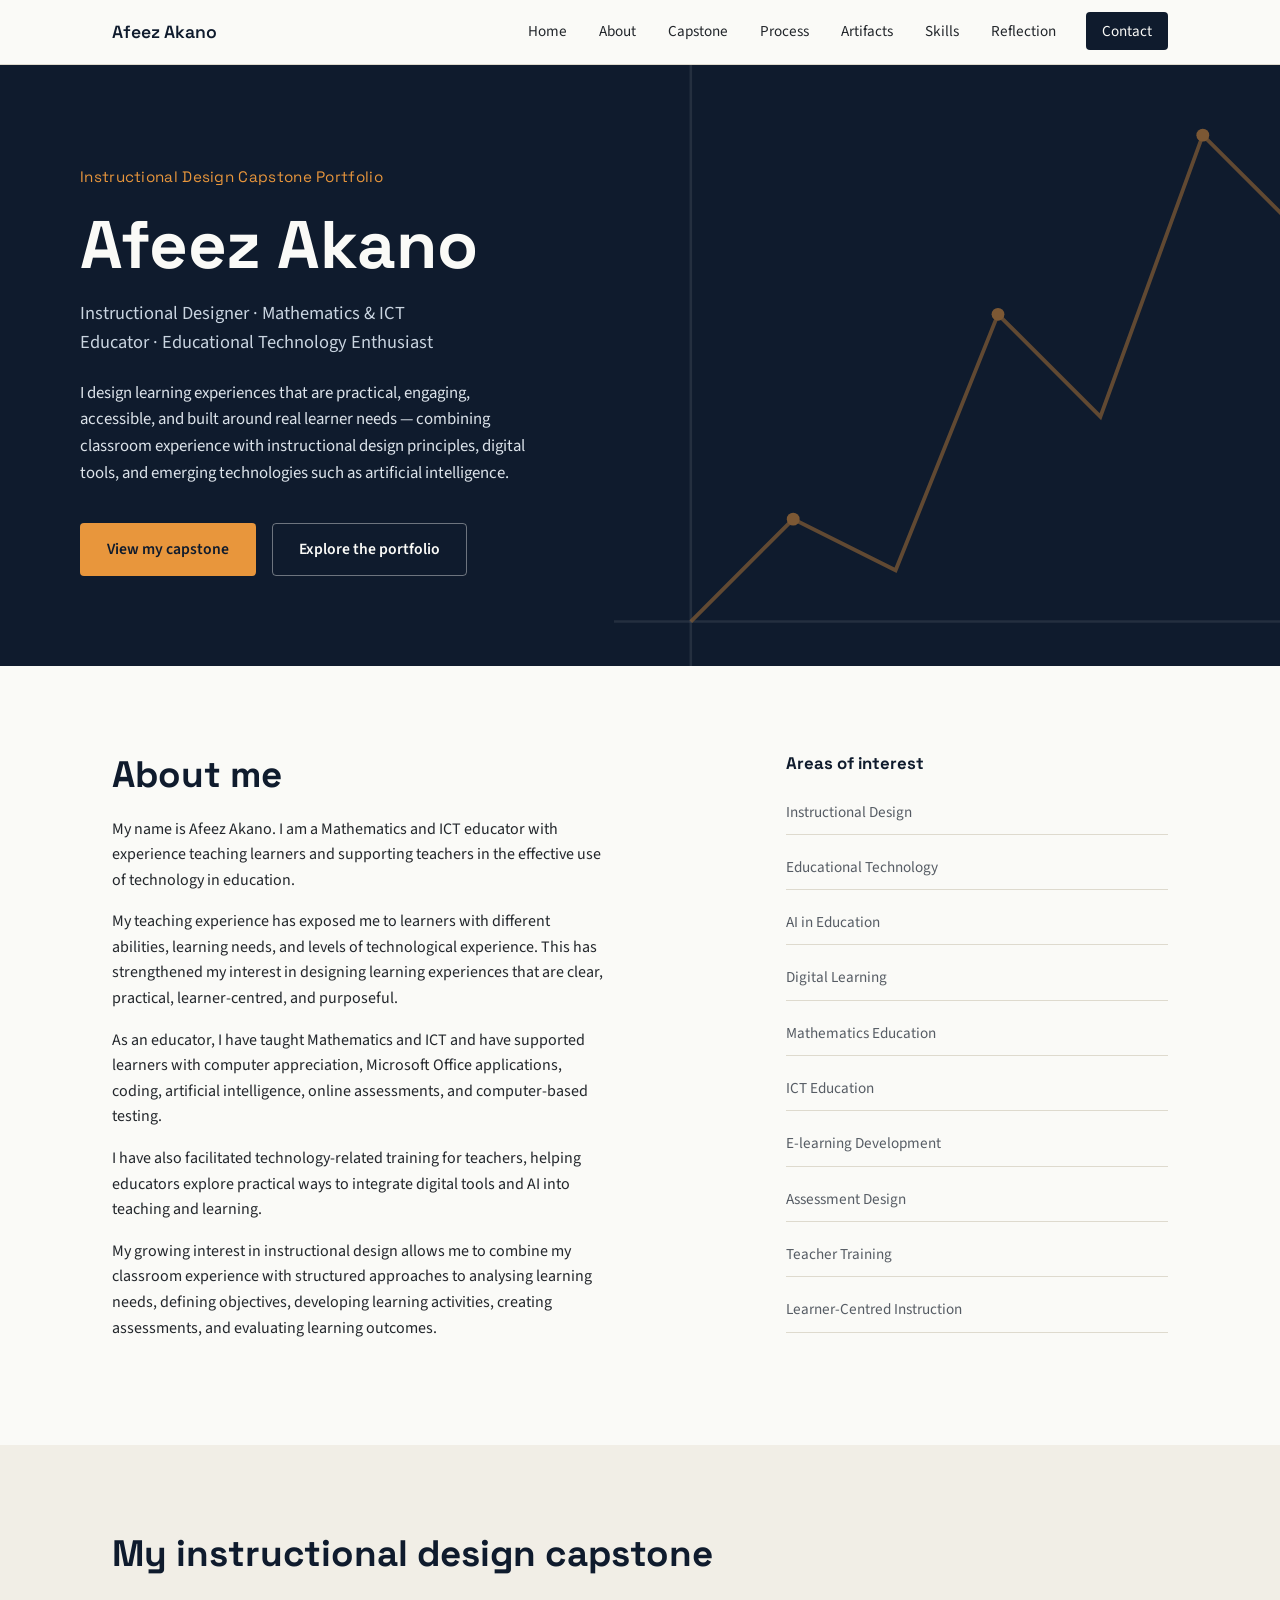
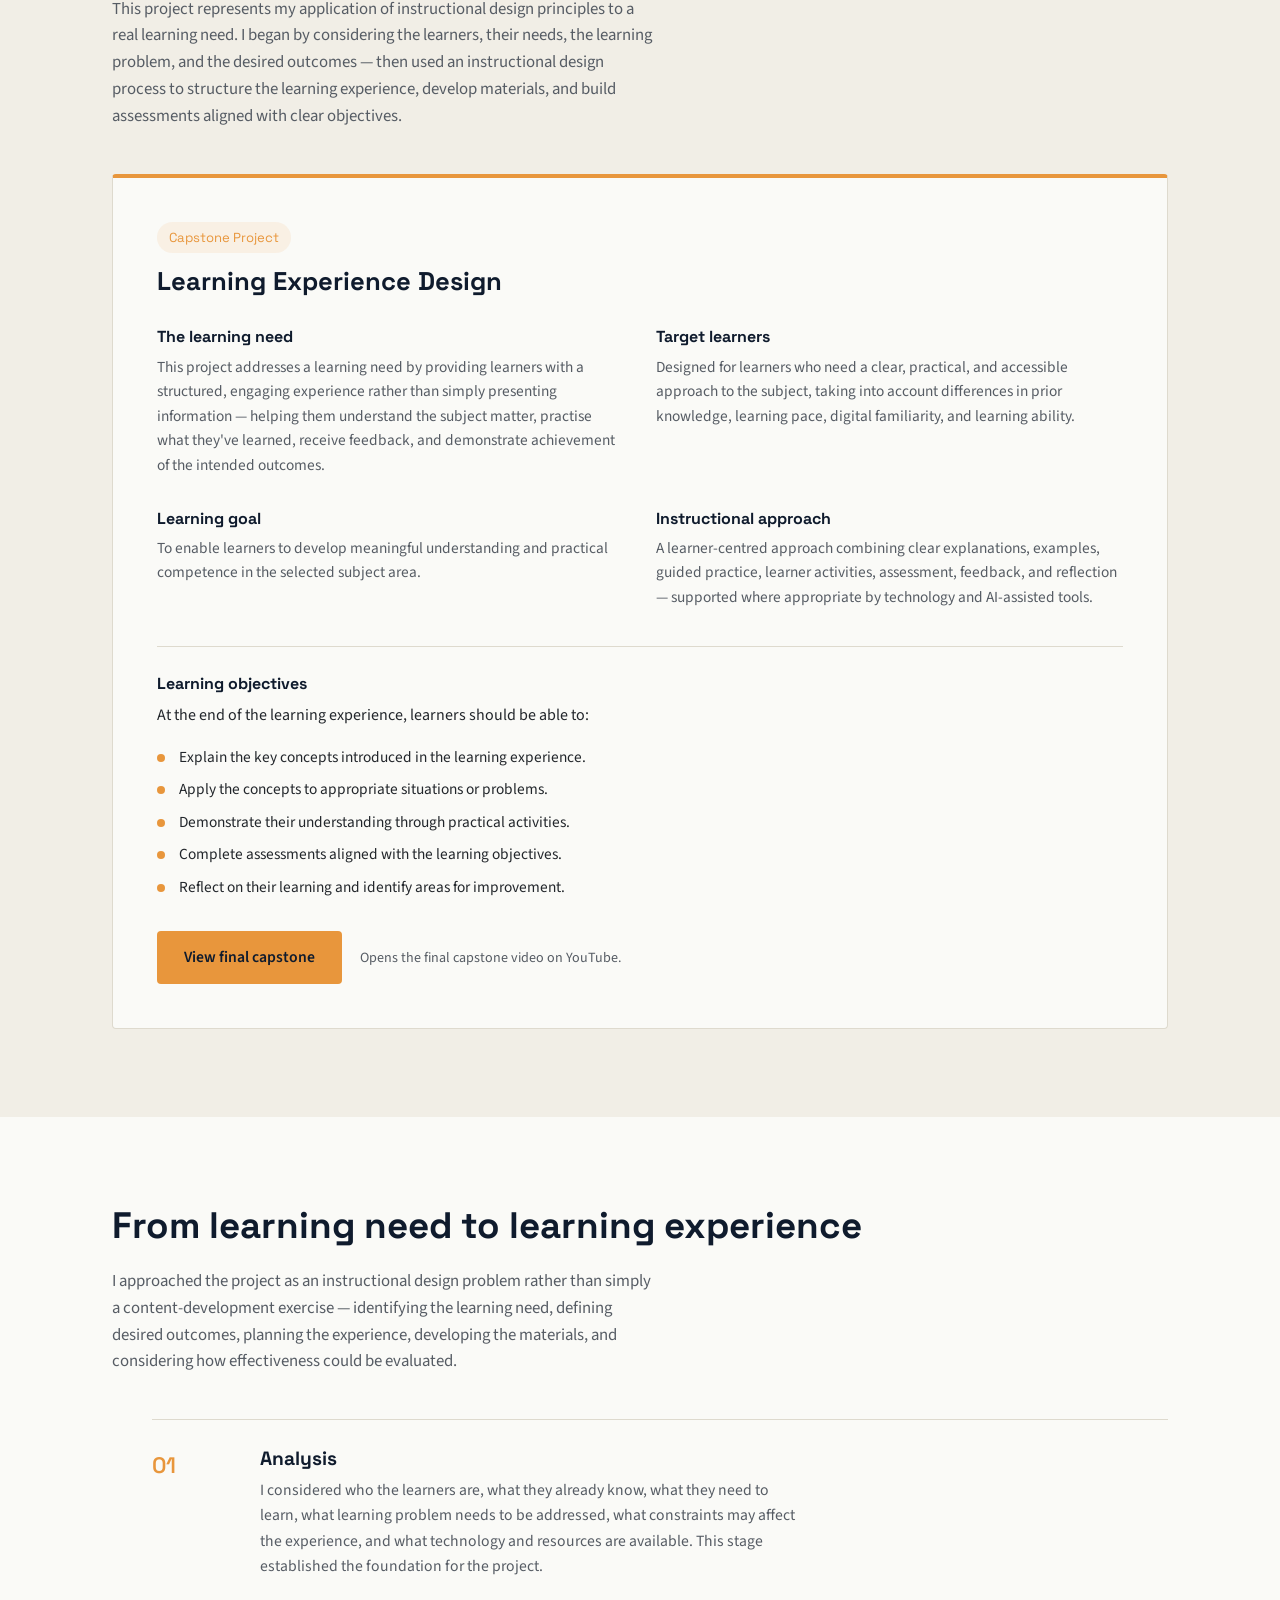
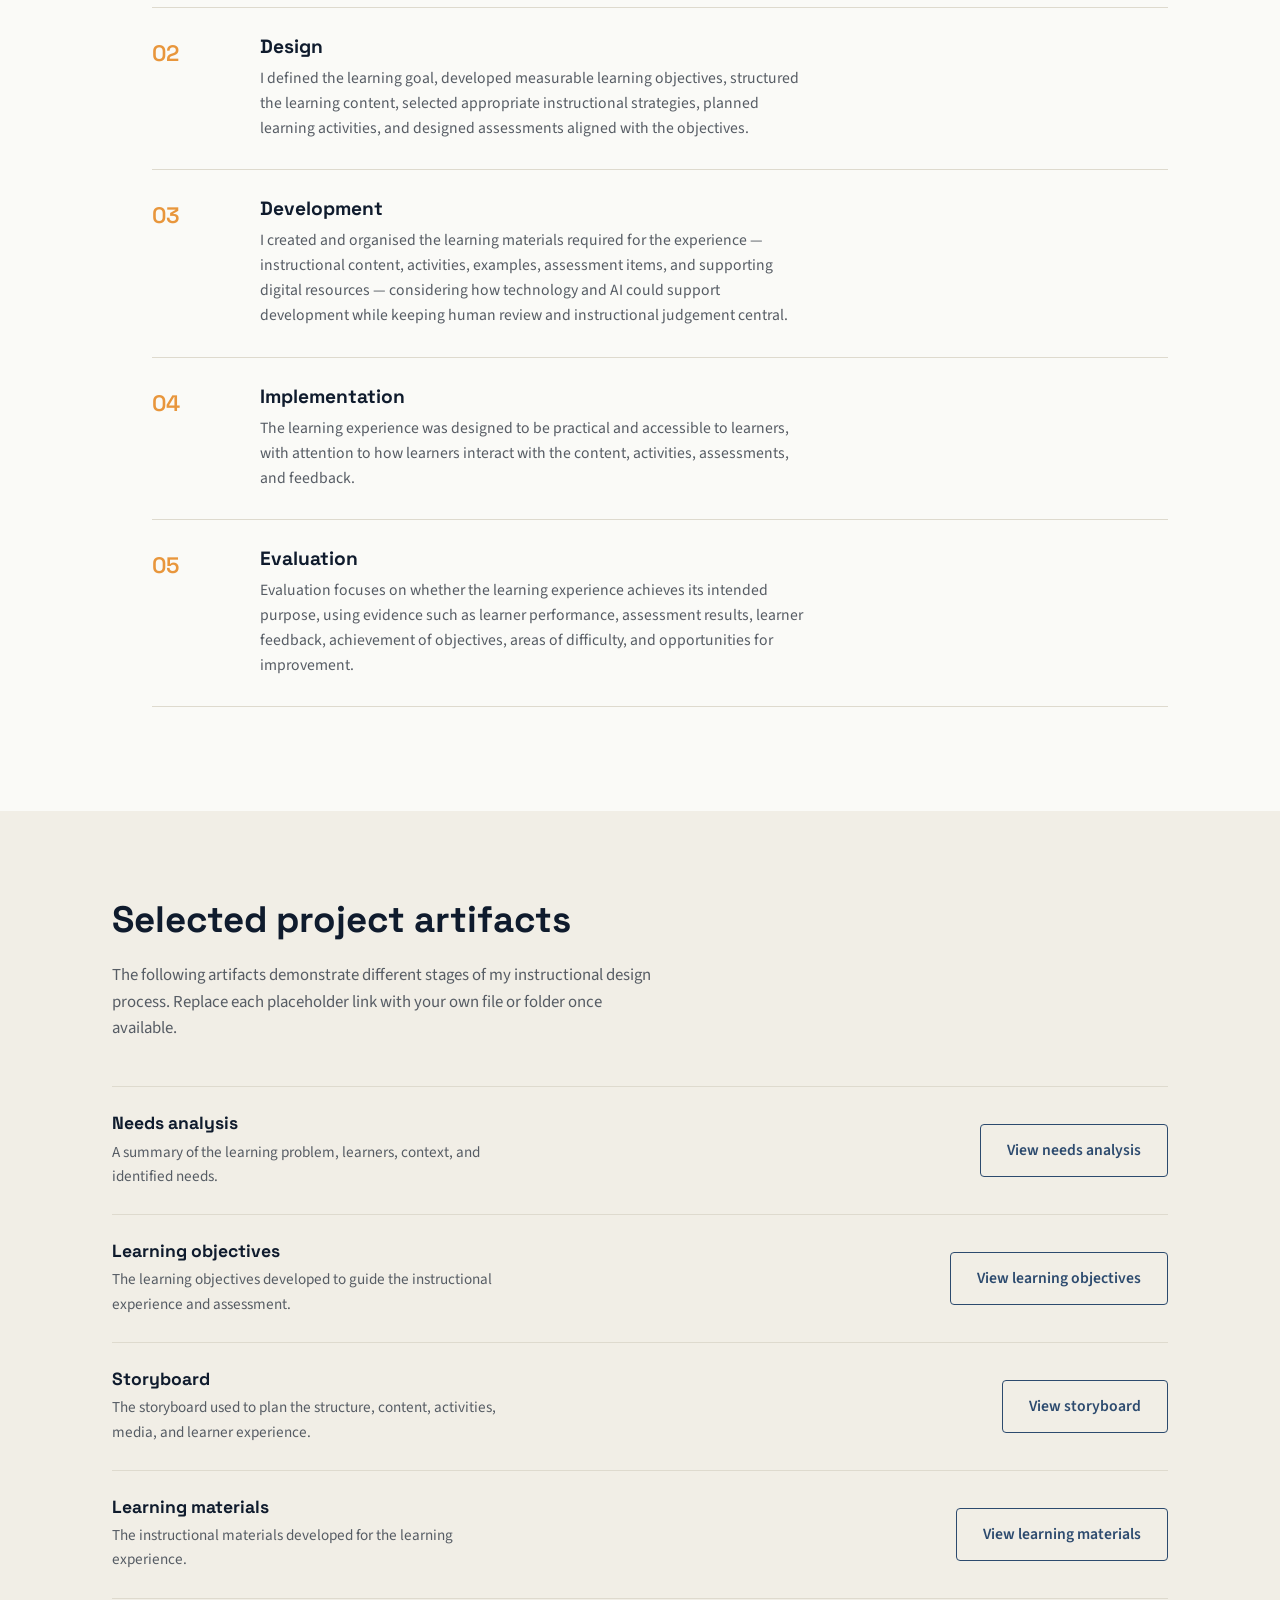
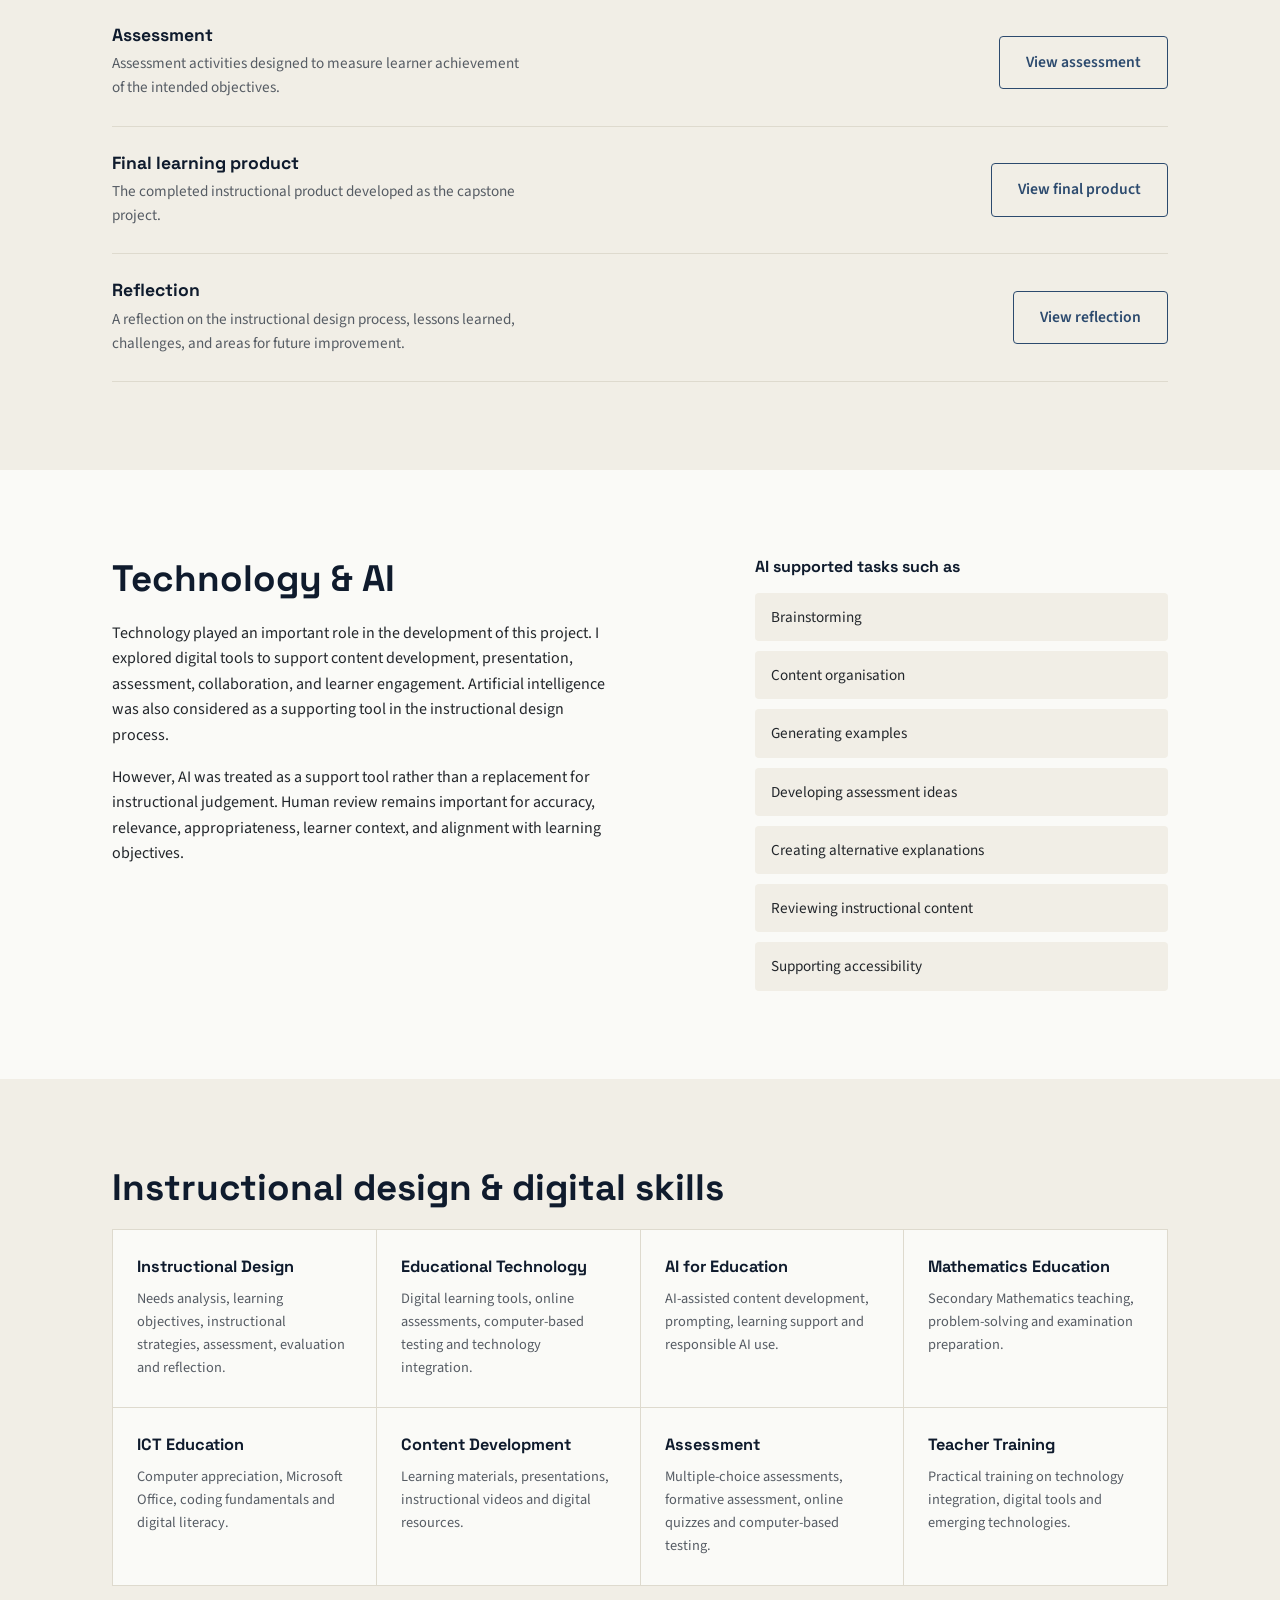
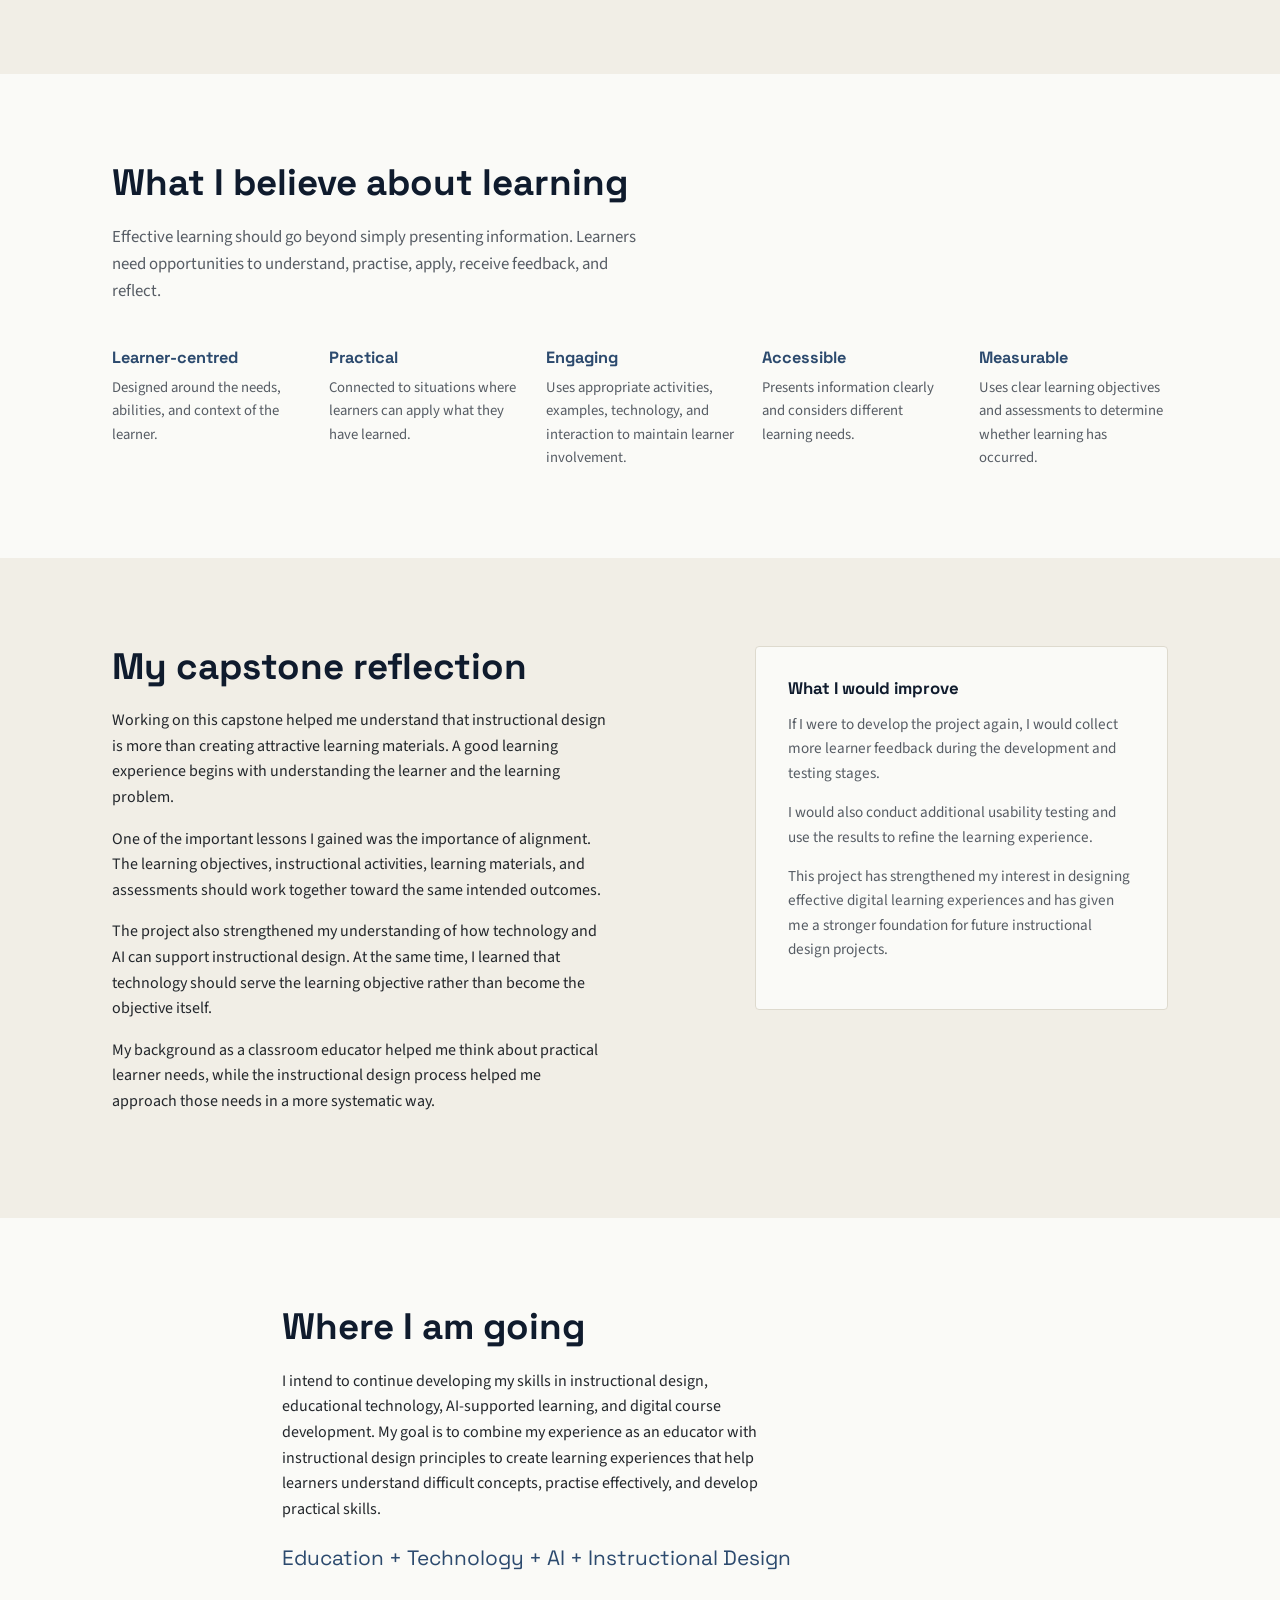
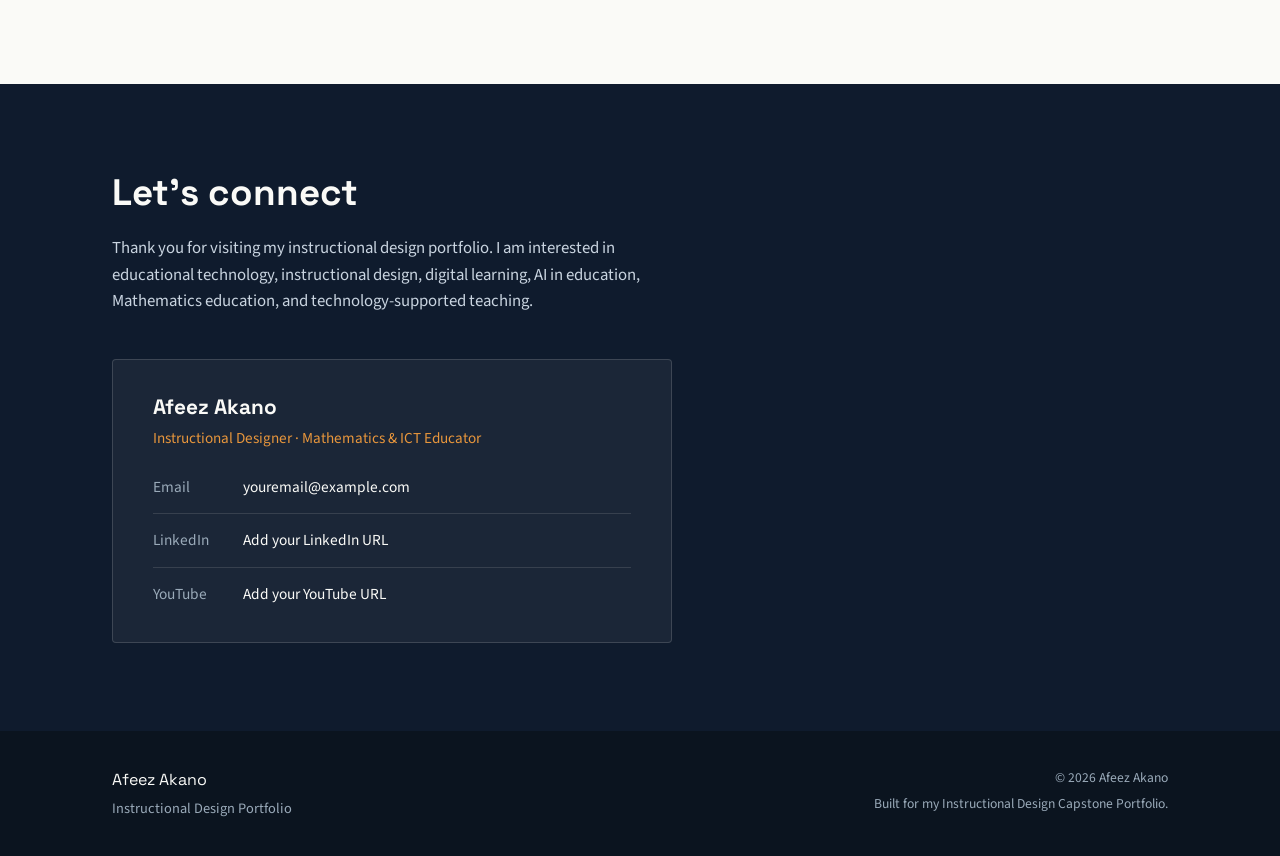
==== index.html @ c8ddcc15 "Add files via upload" ====
<!DOCTYPE html>
<html lang="en">
<head>
<meta charset="UTF-8">
<meta name="viewport" content="width=device-width, initial-scale=1.0">
<title>Afeez Akano — Instructional Design Portfolio</title>
<meta name="description" content="Instructional Design portfolio of Afeez Akano — Mathematics & ICT Educator exploring learning design, educational technology, and AI-supported learning.">

<link rel="preconnect" href="https://fonts.googleapis.com">
<link rel="preconnect" href="https://fonts.gstatic.com" crossorigin>
<link href="https://fonts.googleapis.com/css2?family=Space+Grotesk:wght@400;500;600;700&family=Source+Sans+3:wght@400;500;600;700&display=swap" rel="stylesheet">

<link rel="stylesheet" href="style.css">
<link rel="icon" href="data:image/svg+xml,<svg xmlns=%22http://www.w3.org/2000/svg%22 viewBox=%220 0 100 100%22><text y=%22.9em%22 font-size=%2290%22>📐</text></svg>">
</head>
<body>

<!-- ============ NAVIGATION ============ -->
<header class="site-header" id="top">
  <nav class="nav-bar" aria-label="Primary">
    <a href="#top" class="nav-brand">Afeez Akano</a>
    <button class="nav-toggle" id="navToggle" aria-expanded="false" aria-controls="navMenu" aria-label="Toggle navigation menu">
      <span></span><span></span><span></span>
    </button>
    <ul class="nav-menu" id="navMenu">
      <li><a href="#top">Home</a></li>
      <li><a href="#about">About</a></li>
      <li><a href="#capstone">Capstone</a></li>
      <li><a href="#process">Process</a></li>
      <li><a href="#artifacts">Artifacts</a></li>
      <li><a href="#skills">Skills</a></li>
      <li><a href="#reflection">Reflection</a></li>
      <li><a href="#contact" class="nav-cta">Contact</a></li>
    </ul>
  </nav>
</header>

<main>

  <!-- ============ 1. HOME / HERO ============ -->
  <section class="hero" id="home">
    <div class="hero-grid-motif" aria-hidden="true">
      <svg viewBox="0 0 600 600" preserveAspectRatio="xMidYMid slice">
        <line x1="0" y1="500" x2="600" y2="500" class="axis-line"/>
        <line x1="60" y1="0" x2="60" y2="600" class="axis-line"/>
        <polyline points="60,500 140,420 220,460 300,260 380,340 460,120 540,200" class="plot-line"/>
        <circle cx="140" cy="420" r="5" class="plot-dot"/>
        <circle cx="300" cy="260" r="5" class="plot-dot"/>
        <circle cx="460" cy="120" r="5" class="plot-dot"/>
      </svg>
    </div>
    <div class="hero-inner">
      <p class="hero-kicker">Instructional Design Capstone Portfolio</p>
      <h1 class="hero-heading">Afeez Akano</h1>
      <p class="hero-subtitle">Instructional Designer&nbsp;·&nbsp;Mathematics &amp; ICT Educator&nbsp;·&nbsp;Educational Technology Enthusiast</p>
      <p class="hero-intro">
        I design learning experiences that are practical, engaging, accessible, and built around real learner needs —
        combining classroom experience with instructional design principles, digital tools, and emerging technologies
        such as artificial intelligence.
      </p>
      <div class="hero-actions">
        <a href="#capstone" class="btn btn-primary">View my capstone</a>
        <a href="#artifacts" class="btn btn-secondary">Explore the portfolio</a>
      </div>
    </div>
  </section>

  <!-- ============ 2. ABOUT ============ -->
  <section class="section" id="about">
    <div class="section-inner about-layout">
      <div class="about-text">
        <h2 class="section-heading">About me</h2>
        <p>
          My name is Afeez Akano. I am a Mathematics and ICT educator with experience teaching learners and
          supporting teachers in the effective use of technology in education.
        </p>
        <p>
          My teaching experience has exposed me to learners with different abilities, learning needs, and levels of
          technological experience. This has strengthened my interest in designing learning experiences that are
          clear, practical, learner-centred, and purposeful.
        </p>
        <p>
          As an educator, I have taught Mathematics and ICT and have supported learners with computer appreciation,
          Microsoft Office applications, coding, artificial intelligence, online assessments, and computer-based
          testing.
        </p>
        <p>
          I have also facilitated technology-related training for teachers, helping educators explore practical ways
          to integrate digital tools and AI into teaching and learning.
        </p>
        <p>
          My growing interest in instructional design allows me to combine my classroom experience with structured
          approaches to analysing learning needs, defining objectives, developing learning activities, creating
          assessments, and evaluating learning outcomes.
        </p>
      </div>
      <div class="about-interests">
        <h3 class="interests-heading">Areas of interest</h3>
        <ul class="interests-list">
          <li>Instructional Design</li>
          <li>Educational Technology</li>
          <li>AI in Education</li>
          <li>Digital Learning</li>
          <li>Mathematics Education</li>
          <li>ICT Education</li>
          <li>E-learning Development</li>
          <li>Assessment Design</li>
          <li>Teacher Training</li>
          <li>Learner-Centred Instruction</li>
        </ul>
      </div>
    </div>
  </section>

  <!-- ============ 3. CAPSTONE ============ -->
  <section class="section section-alt" id="capstone">
    <div class="section-inner">
      <h2 class="section-heading">My instructional design capstone</h2>
      <p class="section-lede">
        This project represents my application of instructional design principles to a real learning need. I began
        by considering the learners, their needs, the learning problem, and the desired outcomes — then used an
        instructional design process to structure the learning experience, develop materials, and build assessments
        aligned with clear objectives.
      </p>

      <div class="capstone-card">
        <div class="capstone-card-header">
          <span class="capstone-label">Capstone Project</span>
          <h3>Learning Experience Design</h3>
        </div>

        <div class="capstone-grid">
          <div class="capstone-block">
            <h4>The learning need</h4>
            <p>
              This project addresses a learning need by providing learners with a structured, engaging experience
              rather than simply presenting information — helping them understand the subject matter, practise what
              they've learned, receive feedback, and demonstrate achievement of the intended outcomes.
            </p>
          </div>
          <div class="capstone-block">
            <h4>Target learners</h4>
            <p>
              Designed for learners who need a clear, practical, and accessible approach to the subject, taking into
              account differences in prior knowledge, learning pace, digital familiarity, and learning ability.
            </p>
          </div>
          <div class="capstone-block">
            <h4>Learning goal</h4>
            <p>
              To enable learners to develop meaningful understanding and practical competence in the selected
              subject area.
            </p>
          </div>
          <div class="capstone-block">
            <h4>Instructional approach</h4>
            <p>
              A learner-centred approach combining clear explanations, examples, guided practice, learner
              activities, assessment, feedback, and reflection — supported where appropriate by technology and
              AI-assisted tools.
            </p>
          </div>
        </div>

        <div class="capstone-objectives">
          <h4>Learning objectives</h4>
          <p>At the end of the learning experience, learners should be able to:</p>
          <ul>
            <li>Explain the key concepts introduced in the learning experience.</li>
            <li>Apply the concepts to appropriate situations or problems.</li>
            <li>Demonstrate their understanding through practical activities.</li>
            <li>Complete assessments aligned with the learning objectives.</li>
            <li>Reflect on their learning and identify areas for improvement.</li>
          </ul>
        </div>

        <div class="capstone-cta">
          <a href="https://www.youtube.com/" id="capstoneLink" class="btn btn-primary" target="_blank" rel="noopener">
            View final capstone
          </a>
          <p class="capstone-note">Opens the final capstone video on YouTube.</p>
        </div>
      </div>
    </div>
  </section>

  <!-- ============ 4. PROCESS ============ -->
  <section class="section" id="process">
    <div class="section-inner">
      <h2 class="section-heading">From learning need to learning experience</h2>
      <p class="section-lede">
        I approached the project as an instructional design problem rather than simply a content-development
        exercise — identifying the learning need, defining desired outcomes, planning the experience, developing the
        materials, and considering how effectiveness could be evaluated.
      </p>

      <ol class="timeline">
        <li class="timeline-item">
          <div class="timeline-marker">01</div>
          <div class="timeline-content">
            <h3>Analysis</h3>
            <p>I considered who the learners are, what they already know, what they need to learn, what learning problem needs to be addressed, what constraints may affect the experience, and what technology and resources are available. This stage established the foundation for the project.</p>
          </div>
        </li>
        <li class="timeline-item">
          <div class="timeline-marker">02</div>
          <div class="timeline-content">
            <h3>Design</h3>
            <p>I defined the learning goal, developed measurable learning objectives, structured the learning content, selected appropriate instructional strategies, planned learning activities, and designed assessments aligned with the objectives.</p>
          </div>
        </li>
        <li class="timeline-item">
          <div class="timeline-marker">03</div>
          <div class="timeline-content">
            <h3>Development</h3>
            <p>I created and organised the learning materials required for the experience — instructional content, activities, examples, assessment items, and supporting digital resources — considering how technology and AI could support development while keeping human review and instructional judgement central.</p>
          </div>
        </li>
        <li class="timeline-item">
          <div class="timeline-marker">04</div>
          <div class="timeline-content">
            <h3>Implementation</h3>
            <p>The learning experience was designed to be practical and accessible to learners, with attention to how learners interact with the content, activities, assessments, and feedback.</p>
          </div>
        </li>
        <li class="timeline-item">
          <div class="timeline-marker">05</div>
          <div class="timeline-content">
            <h3>Evaluation</h3>
            <p>Evaluation focuses on whether the learning experience achieves its intended purpose, using evidence such as learner performance, assessment results, learner feedback, achievement of objectives, areas of difficulty, and opportunities for improvement.</p>
          </div>
        </li>
      </ol>
    </div>
  </section>

  <!-- ============ 5. ARTIFACTS ============ -->
  <section class="section section-alt" id="artifacts">
    <div class="section-inner">
      <h2 class="section-heading">Selected project artifacts</h2>
      <p class="section-lede">The following artifacts demonstrate different stages of my instructional design process. Replace each placeholder link with your own file or folder once available.</p>

      <div class="artifact-list">

        <div class="artifact-row">
          <div class="artifact-text">
            <h3>Needs analysis</h3>
            <p>A summary of the learning problem, learners, context, and identified needs.</p>
          </div>
          <a href="needs-analysis.html" class="btn btn-outline artifact-link">View needs analysis</a>
        </div>

        <div class="artifact-row">
          <div class="artifact-text">
            <h3>Learning objectives</h3>
            <p>The learning objectives developed to guide the instructional experience and assessment.</p>
          </div>
          <a href="learning-objectives.html" class="btn btn-outline artifact-link">View learning objectives</a>
        </div>

        <div class="artifact-row">
          <div class="artifact-text">
            <h3>Storyboard</h3>
            <p>The storyboard used to plan the structure, content, activities, media, and learner experience.</p>
          </div>
          <a href="storyboard.html" class="btn btn-outline artifact-link">View storyboard</a>
        </div>

        <div class="artifact-row">
          <div class="artifact-text">
            <h3>Learning materials</h3>
            <p>The instructional materials developed for the learning experience.</p>
          </div>
          <a href="learning-materials.html" class="btn btn-outline artifact-link">View learning materials</a>
        </div>

        <div class="artifact-row">
          <div class="artifact-text">
            <h3>Assessment</h3>
            <p>Assessment activities designed to measure learner achievement of the intended objectives.</p>
          </div>
          <a href="assessment.html" class="btn btn-outline artifact-link">View assessment</a>
        </div>

        <div class="artifact-row">
          <div class="artifact-text">
            <h3>Final learning product</h3>
            <p>The completed instructional product developed as the capstone project.</p>
          </div>
          <a href="https://youtu.be/CUmscNWUGhw" class="btn btn-outline artifact-link" target="_blank" rel="noopener">View final product</a>
        </div>

        <div class="artifact-row">
          <div class="artifact-text">
            <h3>Reflection</h3>
            <p>A reflection on the instructional design process, lessons learned, challenges, and areas for future improvement.</p>
          </div>
          <a href="#reflection" class="btn btn-outline artifact-link">View reflection</a>
        </div>

      </div>
    </div>
  </section>

  <!-- ============ 6. TECHNOLOGY & AI ============ -->
  <section class="section" id="technology">
    <div class="section-inner tech-layout">
      <div>
        <h2 class="section-heading">Technology &amp; AI</h2>
        <p>
          Technology played an important role in the development of this project. I explored digital tools to
          support content development, presentation, assessment, collaboration, and learner engagement. Artificial
          intelligence was also considered as a supporting tool in the instructional design process.
        </p>
        <p>
          However, AI was treated as a support tool rather than a replacement for instructional judgement. Human
          review remains important for accuracy, relevance, appropriateness, learner context, and alignment with
          learning objectives.
        </p>
      </div>
      <div class="tech-list-wrap">
        <h3>AI supported tasks such as</h3>
        <ul class="tech-list">
          <li>Brainstorming</li>
          <li>Content organisation</li>
          <li>Generating examples</li>
          <li>Developing assessment ideas</li>
          <li>Creating alternative explanations</li>
          <li>Reviewing instructional content</li>
          <li>Supporting accessibility</li>
        </ul>
      </div>
    </div>
  </section>

  <!-- ============ 7. SKILLS ============ -->
  <section class="section section-alt" id="skills">
    <div class="section-inner">
      <h2 class="section-heading">Instructional design &amp; digital skills</h2>
      <div class="skills-grid">
        <div class="skill-card">
          <h3>Instructional Design</h3>
          <p>Needs analysis, learning objectives, instructional strategies, assessment, evaluation and reflection.</p>
        </div>
        <div class="skill-card">
          <h3>Educational Technology</h3>
          <p>Digital learning tools, online assessments, computer-based testing and technology integration.</p>
        </div>
        <div class="skill-card">
          <h3>AI for Education</h3>
          <p>AI-assisted content development, prompting, learning support and responsible AI use.</p>
        </div>
        <div class="skill-card">
          <h3>Mathematics Education</h3>
          <p>Secondary Mathematics teaching, problem-solving and examination preparation.</p>
        </div>
        <div class="skill-card">
          <h3>ICT Education</h3>
          <p>Computer appreciation, Microsoft Office, coding fundamentals and digital literacy.</p>
        </div>
        <div class="skill-card">
          <h3>Content Development</h3>
          <p>Learning materials, presentations, instructional videos and digital resources.</p>
        </div>
        <div class="skill-card">
          <h3>Assessment</h3>
          <p>Multiple-choice assessments, formative assessment, online quizzes and computer-based testing.</p>
        </div>
        <div class="skill-card">
          <h3>Teacher Training</h3>
          <p>Practical training on technology integration, digital tools and emerging technologies.</p>
        </div>
      </div>
    </div>
  </section>

  <!-- ============ 8. APPROACH TO LEARNING ============ -->
  <section class="section" id="approach">
    <div class="section-inner">
      <h2 class="section-heading">What I believe about learning</h2>
      <p class="section-lede">
        Effective learning should go beyond simply presenting information. Learners need opportunities to
        understand, practise, apply, receive feedback, and reflect.
      </p>
      <div class="belief-grid">
        <div class="belief-item">
          <h3>Learner-centred</h3>
          <p>Designed around the needs, abilities, and context of the learner.</p>
        </div>
        <div class="belief-item">
          <h3>Practical</h3>
          <p>Connected to situations where learners can apply what they have learned.</p>
        </div>
        <div class="belief-item">
          <h3>Engaging</h3>
          <p>Uses appropriate activities, examples, technology, and interaction to maintain learner involvement.</p>
        </div>
        <div class="belief-item">
          <h3>Accessible</h3>
          <p>Presents information clearly and considers different learning needs.</p>
        </div>
        <div class="belief-item">
          <h3>Measurable</h3>
          <p>Uses clear learning objectives and assessments to determine whether learning has occurred.</p>
        </div>
      </div>
    </div>
  </section>

  <!-- ============ 9. REFLECTION ============ -->
  <section class="section section-alt" id="reflection">
    <div class="section-inner reflection-layout">
      <div class="reflection-text">
        <h2 class="section-heading">My capstone reflection</h2>
        <p>
          Working on this capstone helped me understand that instructional design is more than creating attractive
          learning materials. A good learning experience begins with understanding the learner and the learning
          problem.
        </p>
        <p>
          One of the important lessons I gained was the importance of alignment. The learning objectives,
          instructional activities, learning materials, and assessments should work together toward the same
          intended outcomes.
        </p>
        <p>
          The project also strengthened my understanding of how technology and AI can support instructional design.
          At the same time, I learned that technology should serve the learning objective rather than become the
          objective itself.
        </p>
        <p>
          My background as a classroom educator helped me think about practical learner needs, while the
          instructional design process helped me approach those needs in a more systematic way.
        </p>
      </div>
      <div class="reflection-improve">
        <h3>What I would improve</h3>
        <p>
          If I were to develop the project again, I would collect more learner feedback during the development and
          testing stages.
        </p>
        <p>
          I would also conduct additional usability testing and use the results to refine the learning experience.
        </p>
        <p>
          This project has strengthened my interest in designing effective digital learning experiences and has
          given me a stronger foundation for future instructional design projects.
        </p>
      </div>
    </div>
  </section>

  <!-- ============ 10. FUTURE GOALS ============ -->
  <section class="section" id="future">
    <div class="section-inner future-layout">
      <h2 class="section-heading">Where I am going</h2>
      <p>
        I intend to continue developing my skills in instructional design, educational technology, AI-supported
        learning, and digital course development. My goal is to combine my experience as an educator with
        instructional design principles to create learning experiences that help learners understand difficult
        concepts, practise effectively, and develop practical skills.
      </p>
      <p class="future-formula">
        Education&nbsp;+&nbsp;Technology&nbsp;+&nbsp;AI&nbsp;+&nbsp;Instructional Design
      </p>
    </div>
  </section>

  <!-- ============ 11. CONTACT ============ -->
  <section class="section section-contact" id="contact">
    <div class="section-inner">
      <h2 class="section-heading">Let's connect</h2>
      <p class="section-lede">
        Thank you for visiting my instructional design portfolio. I am interested in educational technology,
        instructional design, digital learning, AI in education, Mathematics education, and technology-supported
        teaching.
      </p>

      <div class="contact-card">
        <h3>Afeez Akano</h3>
        <p class="contact-role">Instructional Designer&nbsp;·&nbsp;Mathematics &amp; ICT Educator</p>
        <ul class="contact-links">
          <li><span class="contact-label">Email</span> <a href="mailto:youremail@example.com">youremail@example.com</a></li>
          <li><span class="contact-label">LinkedIn</span> <a href="#" target="_blank" rel="noopener">Add your LinkedIn URL</a></li>
          <li><span class="contact-label">YouTube</span> <a href="#" target="_blank" rel="noopener">Add your YouTube URL</a></li>
        </ul>
      </div>
    </div>
  </section>

</main>

<footer class="site-footer">
  <div class="section-inner footer-inner">
    <div>
      <p class="footer-name">Afeez Akano</p>
      <p class="footer-tagline">Instructional Design Portfolio</p>
    </div>
    <div class="footer-meta">
      <p>&copy; 2026 Afeez Akano</p>
      <p>Built for my Instructional Design Capstone Portfolio.</p>
    </div>
  </div>
</footer>

<script src="script.js"></script>
</body>
</html>
---- style.css ----
/* =========================================================
   Afeez Akano — Instructional Design Portfolio
   Token system
   ========================================================= */
:root{
  --navy: #0F1B2D;
  --slate: #2C4A6E;
  --amber: #E8963C;
  --paper: #FAFAF7;
  --paper-alt: #F1EEE6;
  --charcoal: #22262B;
  --charcoal-soft: #565C64;
  --line: #DEDACE;

  --font-display: 'Space Grotesk', sans-serif;
  --font-body: 'Source Sans 3', sans-serif;

  --max-width: 1120px;
  --radius: 4px;
  --transition: 180ms ease;
}

*, *::before, *::after{ box-sizing: border-box; }

html{
  scroll-behavior: smooth;
  scroll-padding-top: 84px;
}

@media (prefers-reduced-motion: reduce){
  html{ scroll-behavior: auto; }
  *, *::before, *::after{ animation-duration: 0.001ms !important; transition-duration: 0.001ms !important; }
}

body{
  margin: 0;
  font-family: var(--font-body);
  color: var(--charcoal);
  background: var(--paper);
  line-height: 1.6;
  -webkit-font-smoothing: antialiased;
}

h1, h2, h3, h4{
  font-family: var(--font-display);
  color: var(--navy);
  line-height: 1.15;
  margin: 0 0 0.5em;
}

p{ margin: 0 0 1em; max-width: 62ch; }
ul{ margin: 0; padding: 0; list-style: none; }
a{ color: inherit; }

.section-inner{
  max-width: var(--max-width);
  margin: 0 auto;
  padding: 0 32px;
}

/* =========================================================
   Navigation
   ========================================================= */
.site-header{
  position: sticky;
  top: 0;
  z-index: 100;
  background: rgba(250, 250, 247, 0.92);
  backdrop-filter: blur(8px);
  border-bottom: 1px solid var(--line);
}

.nav-bar{
  max-width: var(--max-width);
  margin: 0 auto;
  padding: 18px 32px;
  display: flex;
  align-items: center;
  justify-content: space-between;
}

.nav-brand{
  font-family: var(--font-display);
  font-weight: 600;
  font-size: 1.1rem;
  color: var(--navy);
  text-decoration: none;
}

.nav-menu{
  display: flex;
  align-items: center;
  gap: 28px;
}

.nav-menu a{
  text-decoration: none;
  font-size: 0.95rem;
  color: var(--charcoal);
  padding: 6px 2px;
  border-bottom: 2px solid transparent;
  transition: border-color var(--transition), color var(--transition);
}

.nav-menu a:hover,
.nav-menu a:focus-visible{
  color: var(--slate);
  border-bottom-color: var(--amber);
}

.nav-cta{
  background: var(--navy);
  color: var(--paper) !important;
  padding: 8px 16px !important;
  border-radius: var(--radius);
  border-bottom: none !important;
}
.nav-cta:hover{ background: var(--slate); }

.nav-menu a.active{
  color: var(--slate);
  border-bottom-color: var(--amber);
}

.nav-toggle{
  display: none;
  flex-direction: column;
  justify-content: center;
  gap: 5px;
  width: 38px;
  height: 38px;
  background: none;
  border: 1px solid var(--line);
  border-radius: var(--radius);
  cursor: pointer;
}
.nav-toggle span{
  display: block;
  height: 2px;
  width: 18px;
  margin: 0 auto;
  background: var(--navy);
  transition: transform var(--transition), opacity var(--transition);
}
.nav-toggle[aria-expanded="true"] span:nth-child(1){ transform: translateY(7px) rotate(45deg); }
.nav-toggle[aria-expanded="true"] span:nth-child(2){ opacity: 0; }
.nav-toggle[aria-expanded="true"] span:nth-child(3){ transform: translateY(-7px) rotate(-45deg); }

/* =========================================================
   Hero
   ========================================================= */
.hero{
  position: relative;
  padding: 100px 32px 90px;
  overflow: hidden;
  background: var(--navy);
  color: var(--paper);
}

.hero-grid-motif{
  position: absolute;
  top: 0; right: -8%;
  width: 60%;
  height: 100%;
  opacity: 0.5;
  pointer-events: none;
}
.hero-grid-motif svg{ width: 100%; height: 100%; }
.axis-line{ stroke: rgba(250,250,247,0.18); stroke-width: 2; }
.plot-line{ fill: none; stroke: var(--amber); stroke-width: 3; opacity: 0.75; }
.plot-dot{ fill: var(--amber); }

.hero-inner{
  position: relative;
  max-width: var(--max-width);
  margin: 0 auto;
}

.hero-kicker{
  font-family: var(--font-display);
  color: var(--amber);
  font-size: 0.95rem;
  letter-spacing: 0.02em;
  margin-bottom: 18px;
}

.hero-heading{
  font-size: clamp(2.6rem, 6vw, 4.2rem);
  color: var(--paper);
  margin-bottom: 14px;
}

.hero-subtitle{
  font-size: 1.15rem;
  color: #C9D4E0;
  max-width: 46ch;
  margin-bottom: 22px;
}

.hero-intro{
  font-size: 1.05rem;
  color: #DCE3EA;
  max-width: 56ch;
  margin-bottom: 36px;
}

.hero-actions{
  display: flex;
  flex-wrap: wrap;
  gap: 16px;
}

/* =========================================================
   Buttons
   ========================================================= */
.btn{
  display: inline-block;
  font-family: var(--font-body);
  font-weight: 600;
  font-size: 0.98rem;
  text-decoration: none;
  padding: 13px 26px;
  border-radius: var(--radius);
  border: 1px solid transparent;
  transition: background var(--transition), color var(--transition), border-color var(--transition), transform var(--transition);
  cursor: pointer;
}
.btn:active{ transform: translateY(1px); }

.btn-primary{
  background: var(--amber);
  color: var(--navy);
}
.btn-primary:hover{ background: #F3A857; }

.btn-secondary{
  background: transparent;
  color: var(--paper);
  border-color: rgba(250,250,247,0.4);
}
.btn-secondary:hover{ border-color: var(--paper); background: rgba(250,250,247,0.08); }

.btn-outline{
  background: transparent;
  color: var(--slate);
  border-color: var(--slate);
  white-space: nowrap;
}
.btn-outline:hover{ background: var(--slate); color: var(--paper); }

/* =========================================================
   Section shell
   ========================================================= */
.section{ padding: 88px 0; }
.section-alt{ background: var(--paper-alt); }

.section-heading{
  font-size: clamp(1.7rem, 3vw, 2.3rem);
  margin-bottom: 20px;
}

.section-lede{
  font-size: 1.05rem;
  color: var(--charcoal-soft);
  max-width: 68ch;
  margin-bottom: 44px;
}

/* =========================================================
   About
   ========================================================= */
.about-layout{
  display: grid;
  grid-template-columns: 1.6fr 1fr;
  gap: 64px;
  align-items: start;
}

.about-text p{ max-width: 62ch; color: var(--charcoal); }

.interests-heading{
  font-size: 1.05rem;
  margin-bottom: 16px;
}

.interests-list{
  display: flex;
  flex-direction: column;
  gap: 10px;
}
.interests-list li{
  font-size: 0.95rem;
  padding: 10px 0;
  border-bottom: 1px solid var(--line);
  color: var(--charcoal-soft);
}

/* =========================================================
   Capstone
   ========================================================= */
.capstone-card{
  background: var(--paper);
  border: 1px solid var(--line);
  border-top: 4px solid var(--amber);
  border-radius: var(--radius);
  padding: 44px;
}

.capstone-card-header{ margin-bottom: 32px; }

.capstone-label{
  display: inline-block;
  font-family: var(--font-display);
  font-size: 0.82rem;
  color: var(--amber);
  background: rgba(232, 150, 60, 0.1);
  padding: 5px 12px;
  border-radius: 999px;
  margin-bottom: 14px;
}

.capstone-card-header h3{
  font-size: 1.6rem;
  margin: 0;
}

.capstone-grid{
  display: grid;
  grid-template-columns: repeat(2, 1fr);
  gap: 32px;
  margin-bottom: 36px;
}

.capstone-block h4{
  font-size: 1rem;
  margin-bottom: 8px;
}
.capstone-block p{
  font-size: 0.96rem;
  color: var(--charcoal-soft);
  margin: 0;
}

.capstone-objectives{
  border-top: 1px solid var(--line);
  padding-top: 28px;
  margin-bottom: 32px;
}
.capstone-objectives h4{ margin-bottom: 10px; }
.capstone-objectives ul{
  display: flex;
  flex-direction: column;
  gap: 8px;
  margin-top: 14px;
}
.capstone-objectives li{
  position: relative;
  padding-left: 22px;
  font-size: 0.96rem;
  color: var(--charcoal);
}
.capstone-objectives li::before{
  content: "";
  position: absolute;
  left: 0;
  top: 9px;
  width: 8px;
  height: 8px;
  background: var(--amber);
  border-radius: 50%;
}

.capstone-cta{ display: flex; align-items: center; gap: 18px; flex-wrap: wrap; }
.capstone-note{
  margin: 0;
  font-size: 0.88rem;
  color: var(--charcoal-soft);
}

/* =========================================================
   Process timeline
   ========================================================= */
.timeline{
  display: flex;
  flex-direction: column;
  gap: 0;
}

.timeline-item{
  display: grid;
  grid-template-columns: 80px 1fr;
  gap: 28px;
  padding: 28px 0;
  border-top: 1px solid var(--line);
}
.timeline-item:last-child{ border-bottom: 1px solid var(--line); }

.timeline-marker{
  font-family: var(--font-display);
  font-size: 1.4rem;
  font-weight: 600;
  color: var(--amber);
}

.timeline-content h3{ font-size: 1.2rem; margin-bottom: 8px; }
.timeline-content p{
  color: var(--charcoal-soft);
  font-size: 0.98rem;
  max-width: 68ch;
  margin: 0;
}

/* =========================================================
   Artifacts
   ========================================================= */
.artifact-list{
  display: flex;
  flex-direction: column;
}

.artifact-row{
  display: flex;
  align-items: center;
  justify-content: space-between;
  gap: 24px;
  padding: 26px 0;
  border-top: 1px solid var(--line);
  flex-wrap: wrap;
}
.artifact-list .artifact-row:last-child{ border-bottom: 1px solid var(--line); }

.artifact-text h3{ font-size: 1.1rem; margin-bottom: 6px; }
.artifact-text p{
  color: var(--charcoal-soft);
  font-size: 0.95rem;
  margin: 0;
  max-width: 52ch;
}

/* =========================================================
   Technology & AI
   ========================================================= */
.tech-layout{
  display: grid;
  grid-template-columns: 1.4fr 1fr;
  gap: 64px;
  align-items: start;
}

.tech-list-wrap h3{ font-size: 1rem; margin-bottom: 16px; }
.tech-list{ display: flex; flex-direction: column; gap: 10px; }
.tech-list li{
  font-size: 0.95rem;
  padding: 12px 16px;
  background: var(--paper-alt);
  border-radius: var(--radius);
  color: var(--charcoal);
}

/* =========================================================
   Skills grid
   ========================================================= */
.skills-grid{
  display: grid;
  grid-template-columns: repeat(4, 1fr);
  gap: 1px;
  background: var(--line);
  border: 1px solid var(--line);
}

.skill-card{
  background: var(--paper);
  padding: 28px 24px;
}
.skill-card h3{ font-size: 1.02rem; margin-bottom: 10px; }
.skill-card p{
  font-size: 0.9rem;
  color: var(--charcoal-soft);
  margin: 0;
}

/* =========================================================
   Approach / beliefs
   ========================================================= */
.belief-grid{
  display: grid;
  grid-template-columns: repeat(5, 1fr);
  gap: 28px;
}
.belief-item h3{
  font-size: 1.02rem;
  margin-bottom: 8px;
  color: var(--slate);
}
.belief-item p{
  font-size: 0.92rem;
  color: var(--charcoal-soft);
  margin: 0;
}

/* =========================================================
   Reflection
   ========================================================= */
.reflection-layout{
  display: grid;
  grid-template-columns: 1.4fr 1fr;
  gap: 64px;
  align-items: start;
}
.reflection-improve{
  background: var(--paper);
  border: 1px solid var(--line);
  border-radius: var(--radius);
  padding: 32px;
  align-self: start;
}
.reflection-improve h3{ font-size: 1.05rem; margin-bottom: 14px; }
.reflection-improve p{
  font-size: 0.95rem;
  color: var(--charcoal-soft);
}

/* =========================================================
   Future goals
   ========================================================= */
.future-layout{ max-width: 780px; }
.future-formula{
  font-family: var(--font-display);
  font-size: 1.3rem;
  color: var(--slate);
  margin-top: 20px;
}

/* =========================================================
   Contact
   ========================================================= */
.section-contact{ background: var(--navy); color: var(--paper); }
.section-contact .section-heading{ color: var(--paper); }
.section-contact .section-lede{ color: #C9D4E0; }

.contact-card{
  background: rgba(250,250,247,0.05);
  border: 1px solid rgba(250,250,247,0.15);
  border-radius: var(--radius);
  padding: 36px 40px;
  max-width: 560px;
}
.contact-card h3{ color: var(--paper); font-size: 1.3rem; margin-bottom: 6px; }
.contact-role{ color: var(--amber); font-size: 0.95rem; margin-bottom: 24px; }

.contact-links{ display: flex; flex-direction: column; gap: 14px; }
.contact-links li{
  display: flex;
  gap: 14px;
  font-size: 0.96rem;
  border-top: 1px solid rgba(250,250,247,0.12);
  padding-top: 14px;
}
.contact-links li:first-child{ border-top: none; padding-top: 0; }
.contact-label{ color: #9AAAB9; min-width: 76px; }
.contact-links a{ text-decoration: none; color: var(--paper); }
.contact-links a:hover{ color: var(--amber); }

/* =========================================================
   Footer
   ========================================================= */
.site-footer{
  background: #0B141F;
  color: #9AAAB9;
  padding: 36px 0;
}
.footer-inner{
  display: flex;
  justify-content: space-between;
  flex-wrap: wrap;
  gap: 12px;
}
.footer-name{ color: var(--paper); font-family: var(--font-display); margin: 0; }
.footer-tagline{ margin: 4px 0 0; font-size: 0.9rem; }
.footer-meta{ text-align: right; font-size: 0.85rem; }
.footer-meta p{ margin: 0 0 4px; }

/* =========================================================
   Focus visibility
   ========================================================= */
a:focus-visible, button:focus-visible{
  outline: 2px solid var(--amber);
  outline-offset: 2px;
}

/* =========================================================
   Responsive
   ========================================================= */
@media (max-width: 900px){
  .about-layout,
  .tech-layout,
  .reflection-layout{
    grid-template-columns: 1fr;
    gap: 40px;
  }
  .capstone-grid{ grid-template-columns: 1fr; }
  .skills-grid{ grid-template-columns: repeat(2, 1fr); }
  .belief-grid{ grid-template-columns: repeat(2, 1fr); }
}

@media (max-width: 720px){
  .nav-toggle{ display: flex; }

  .nav-menu{
    position: absolute;
    top: 100%;
    left: 0;
    right: 0;
    background: var(--paper);
    border-bottom: 1px solid var(--line);
    flex-direction: column;
    align-items: flex-start;
    gap: 0;
    max-height: 0;
    overflow: hidden;
    transition: max-height var(--transition);
  }
  .nav-menu.open{ max-height: 480px; }
  .nav-menu li{ width: 100%; }
  .nav-menu a{
    display: block;
    padding: 14px 32px;
    border-bottom: 1px solid var(--line);
    width: 100%;
  }
  .nav-cta{ margin: 12px 32px; display: inline-block; }

  .hero{ padding: 70px 24px 60px; }
  .hero-grid-motif{ opacity: 0.25; right: -20%; }

  .section{ padding: 60px 0; }
  .section-inner{ padding: 0 24px; }

  .capstone-card{ padding: 28px; }
  .skills-grid{ grid-template-columns: 1fr; }
  .belief-grid{ grid-template-columns: 1fr; }

  .artifact-row{ align-items: flex-start; }
  .footer-inner{ flex-direction: column; }
  .footer-meta{ text-align: left; }
}
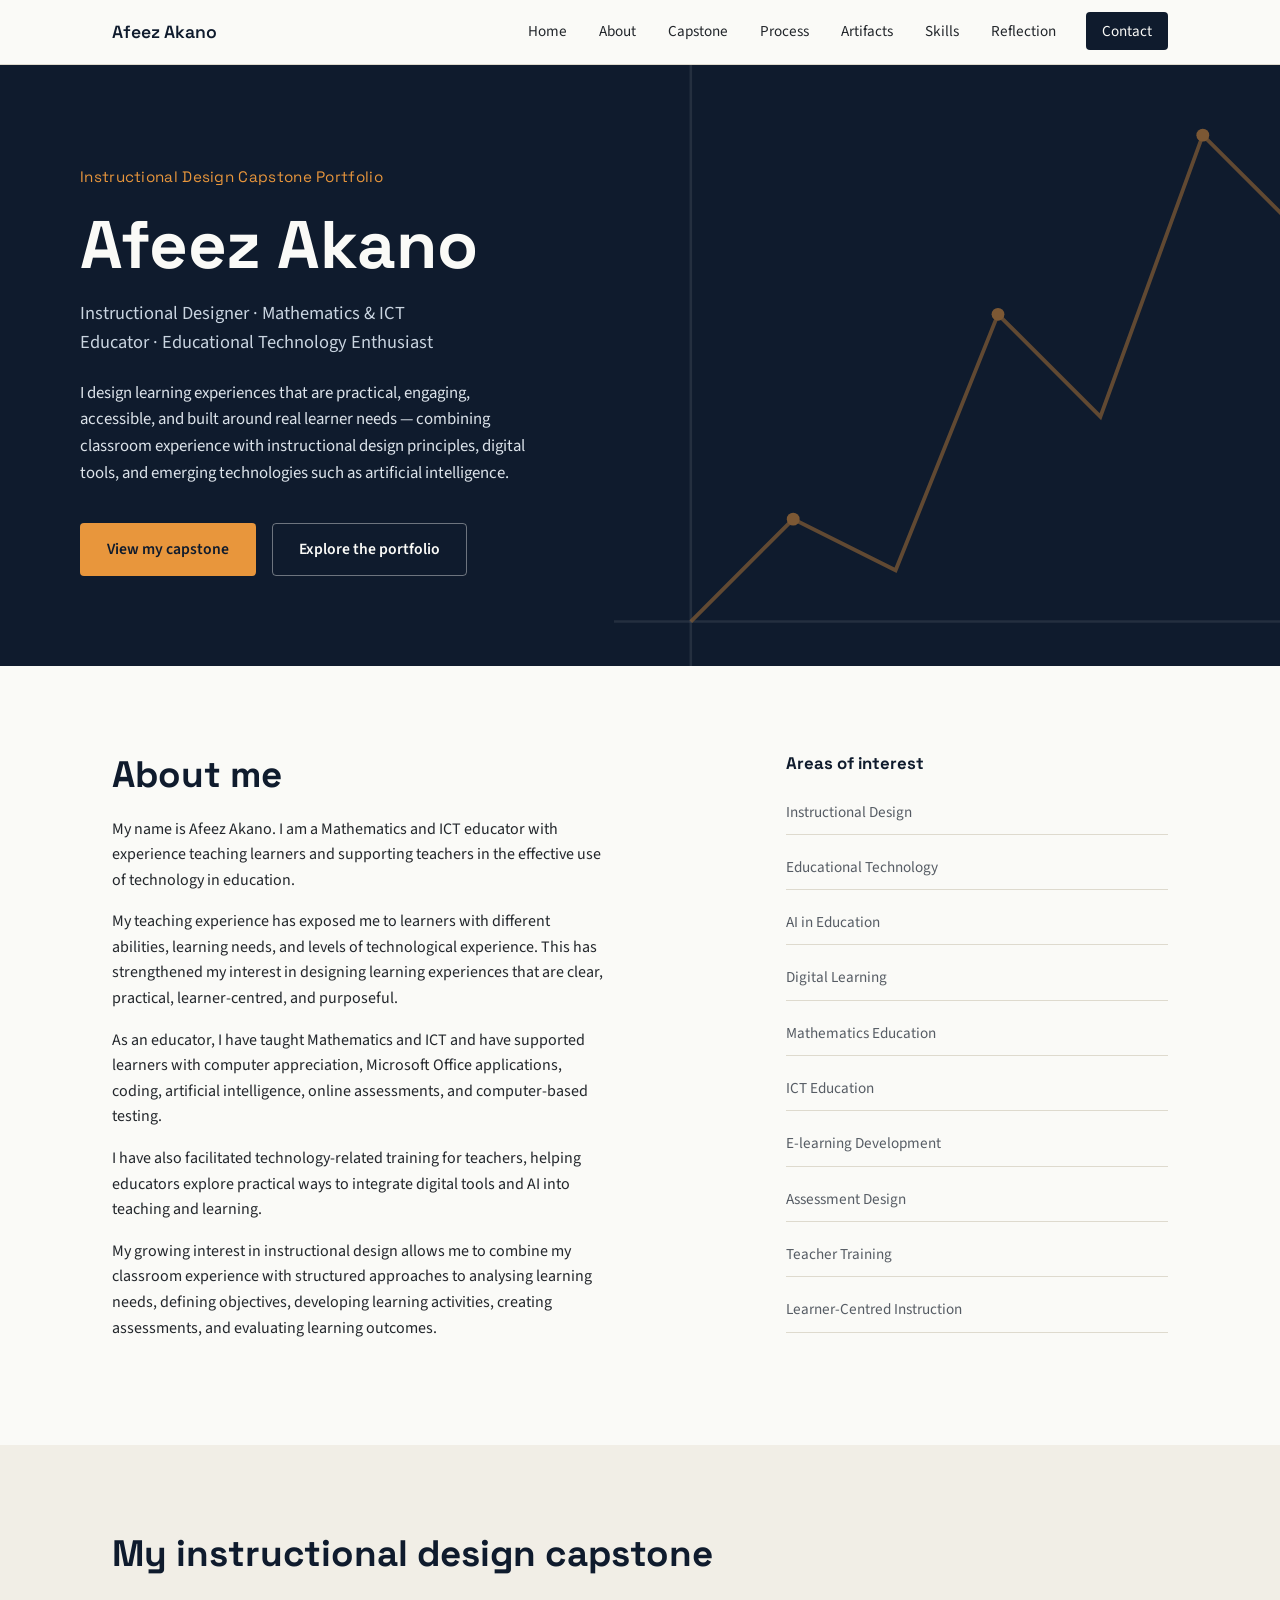
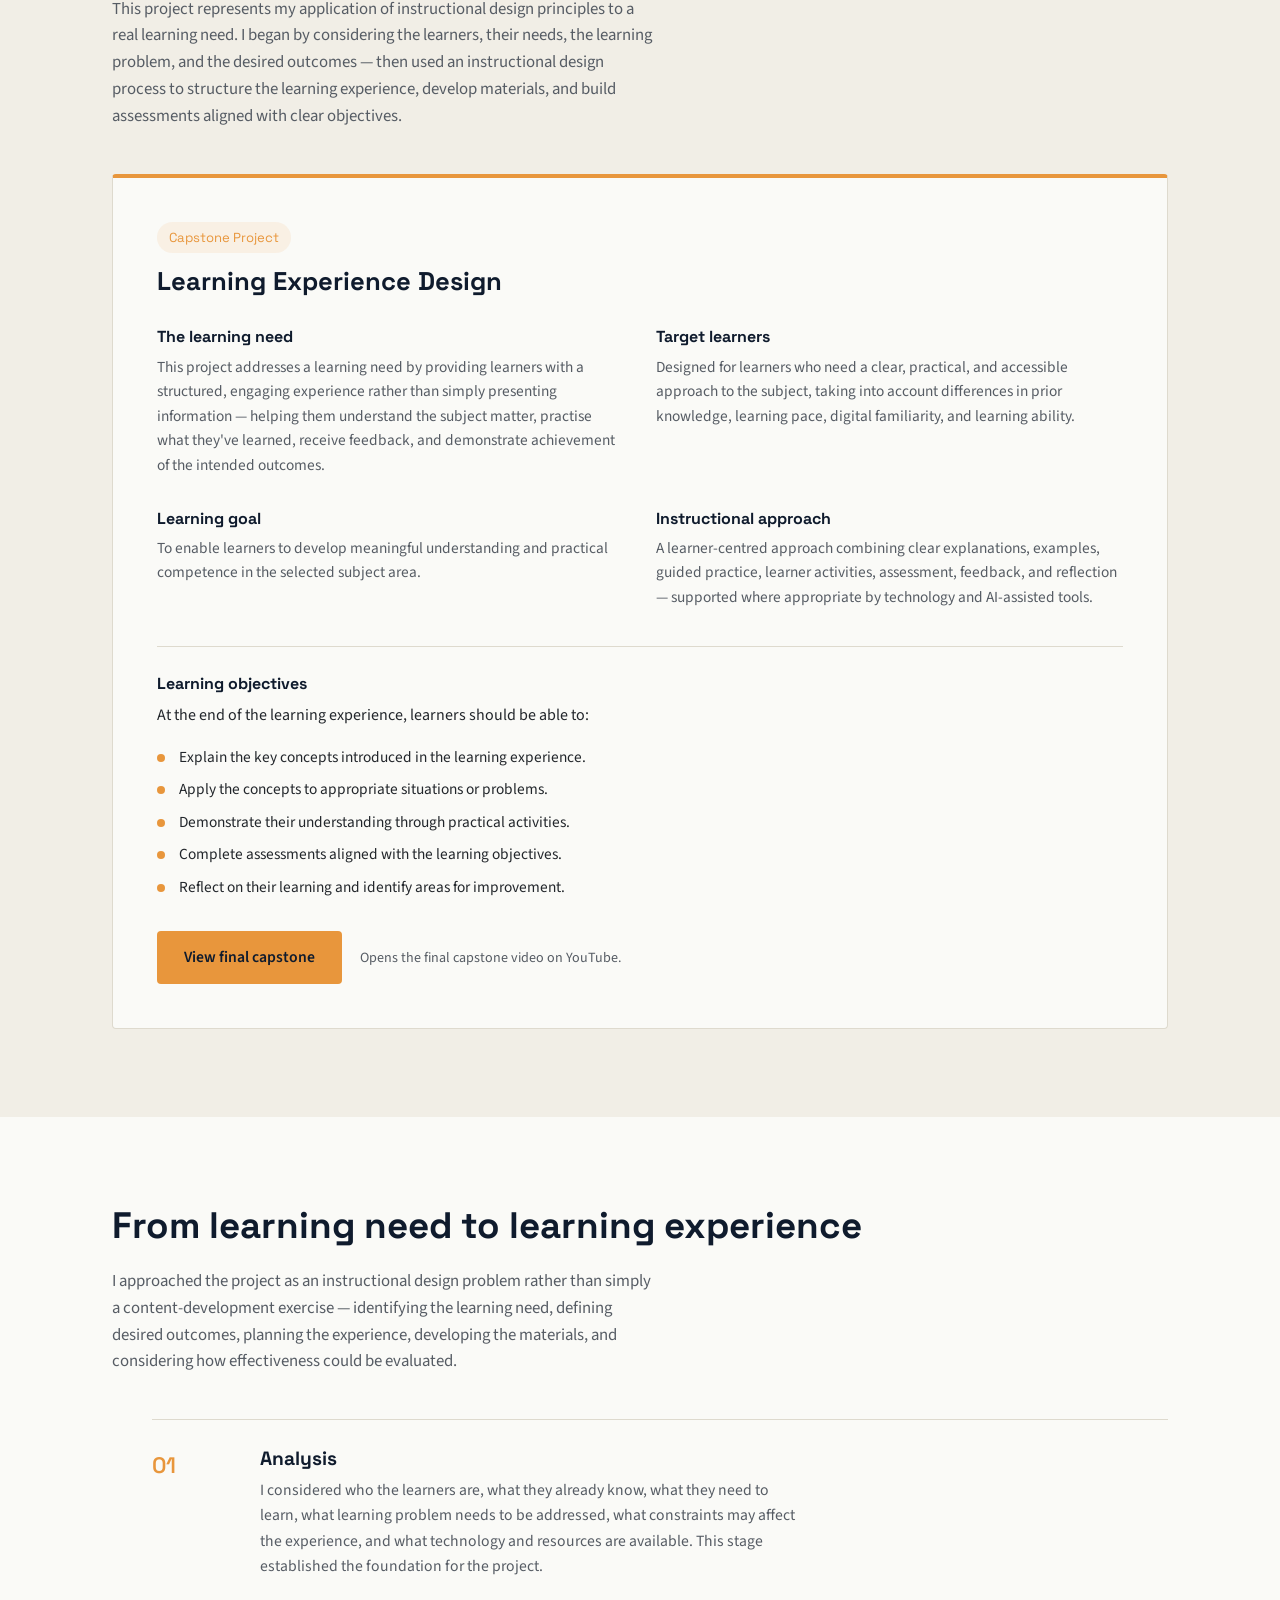
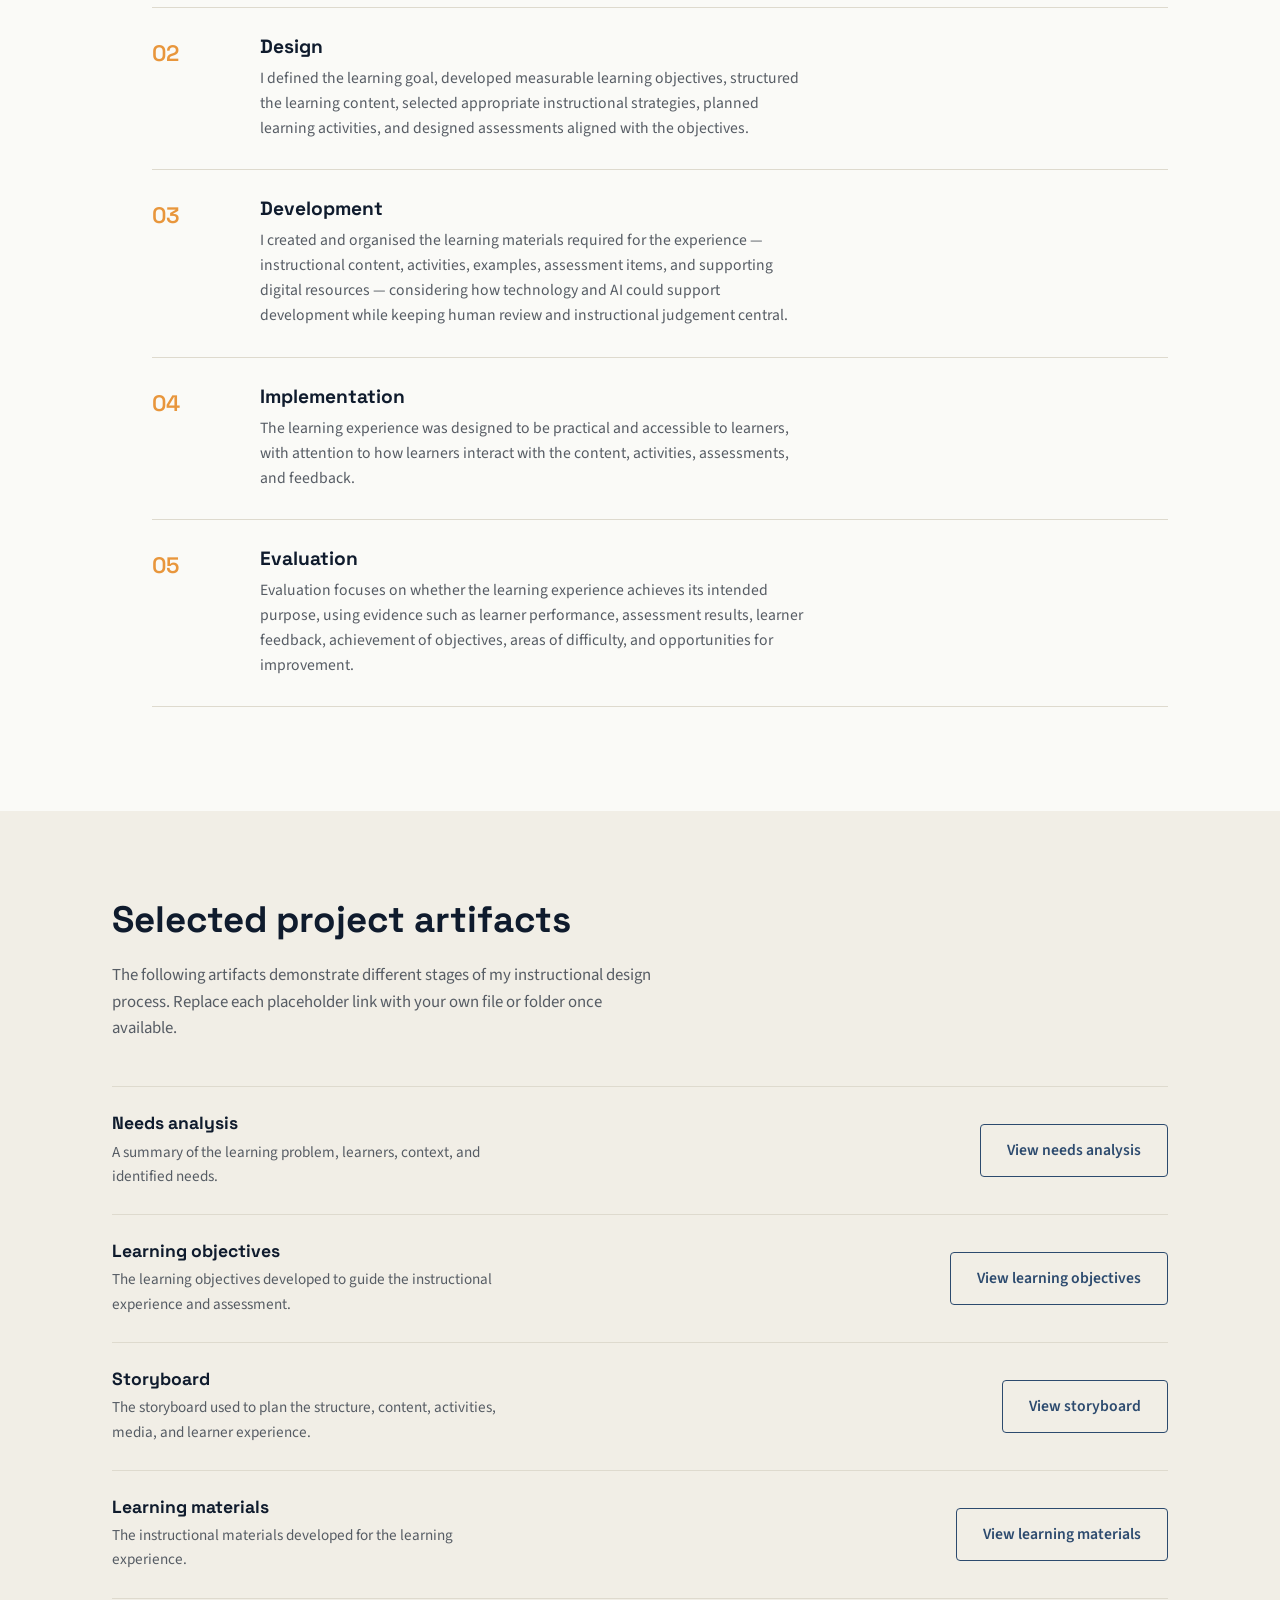
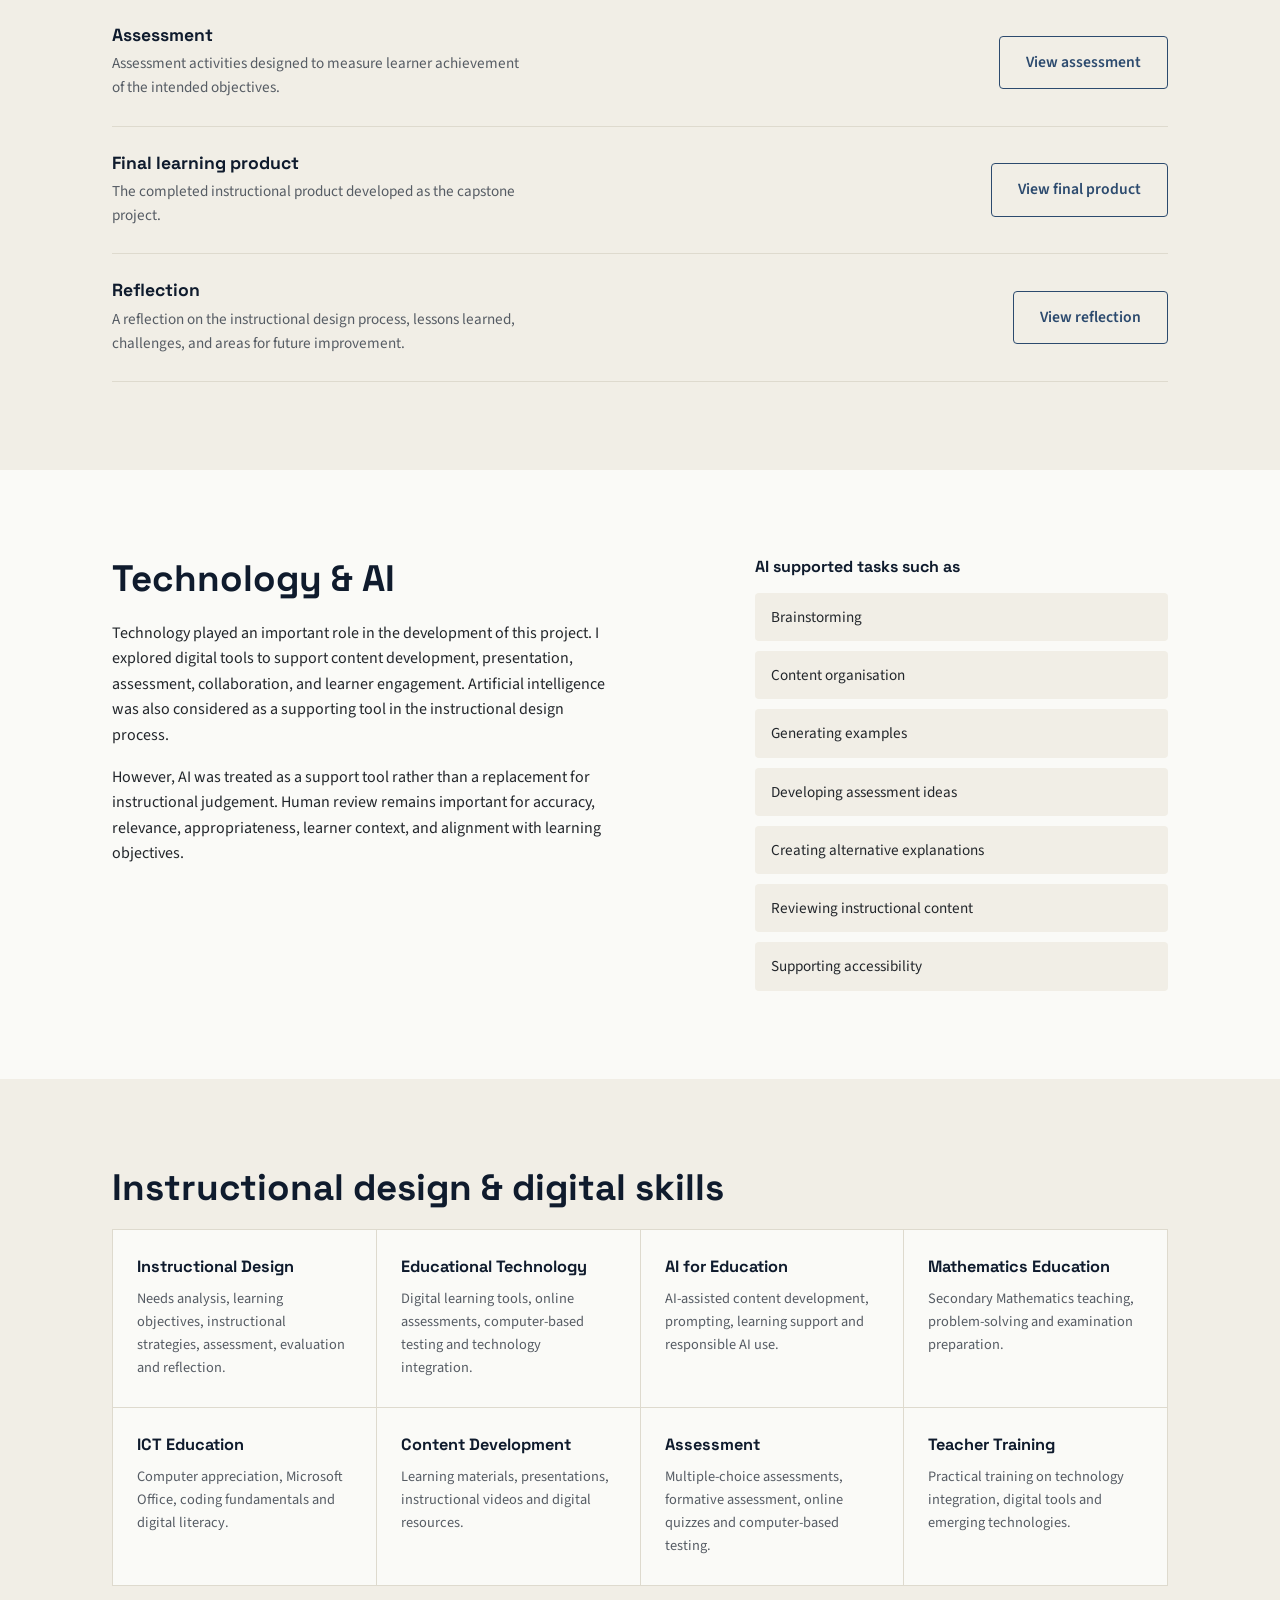
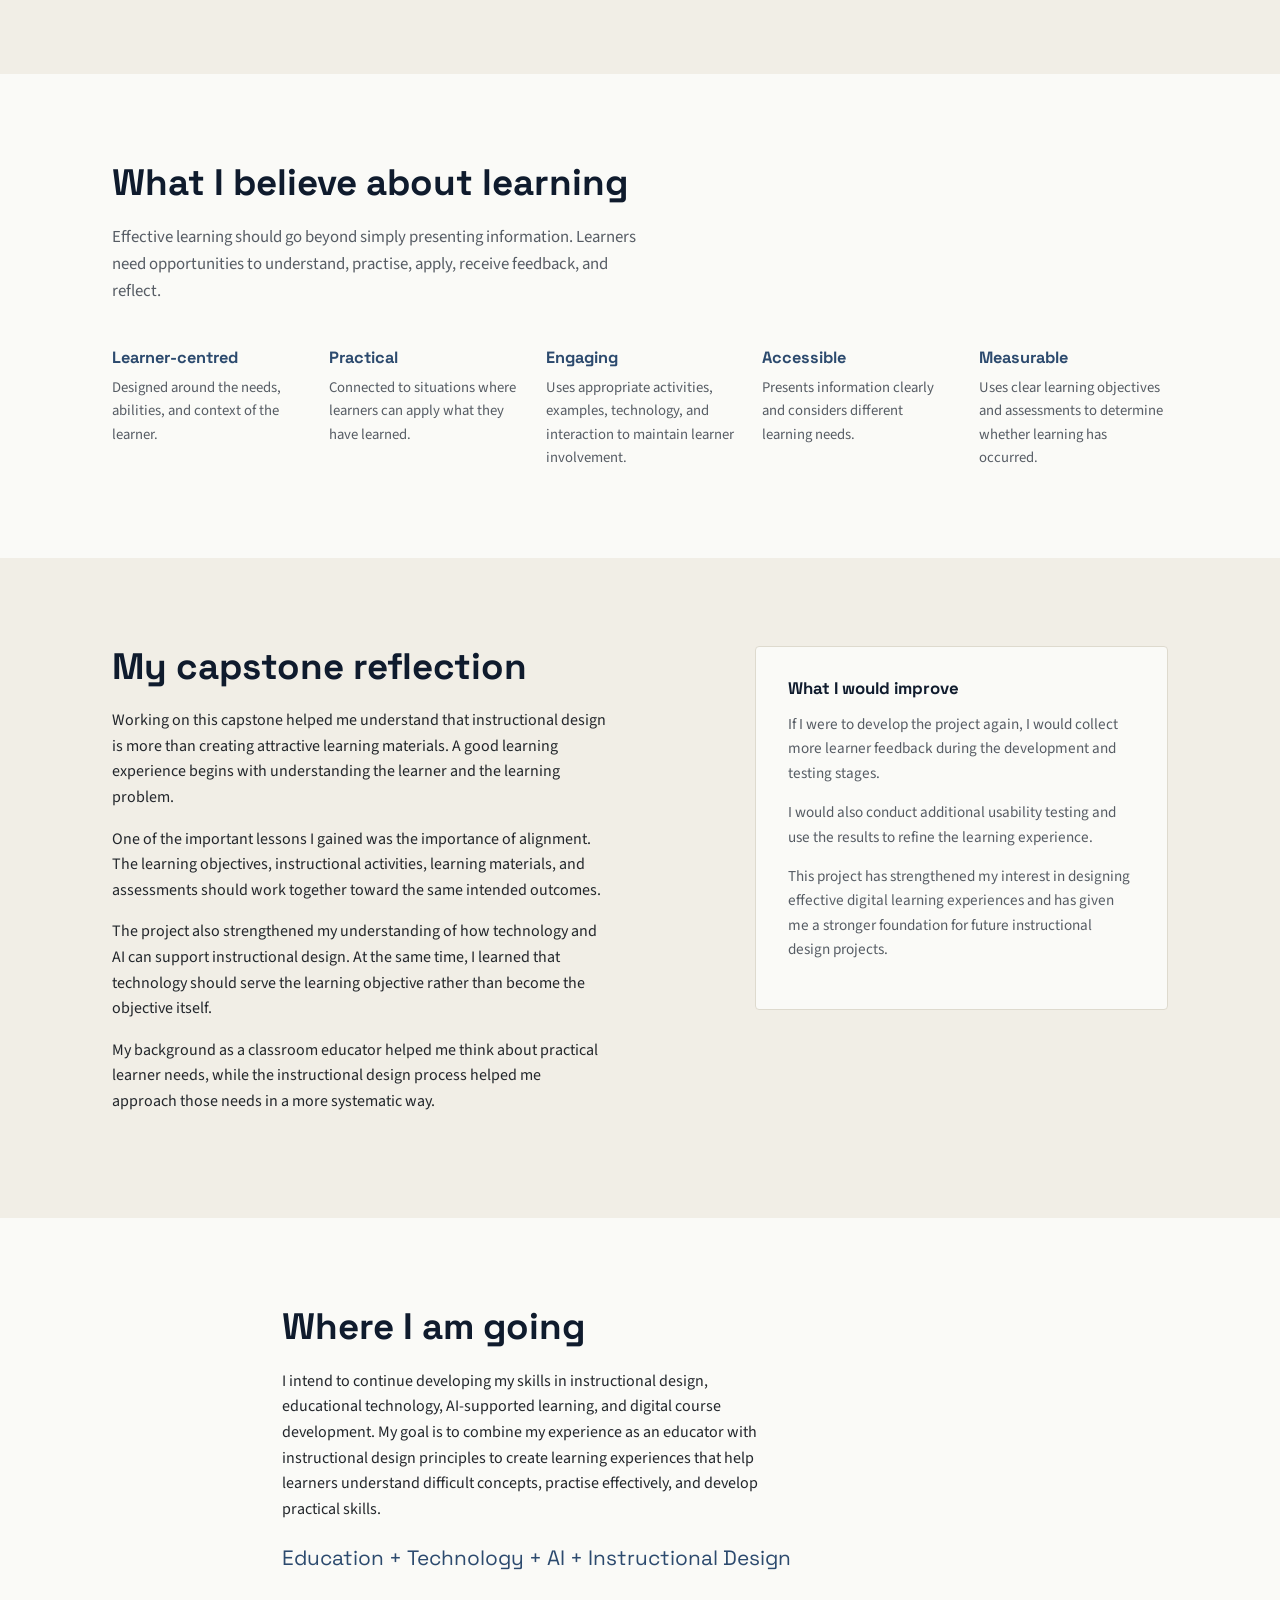
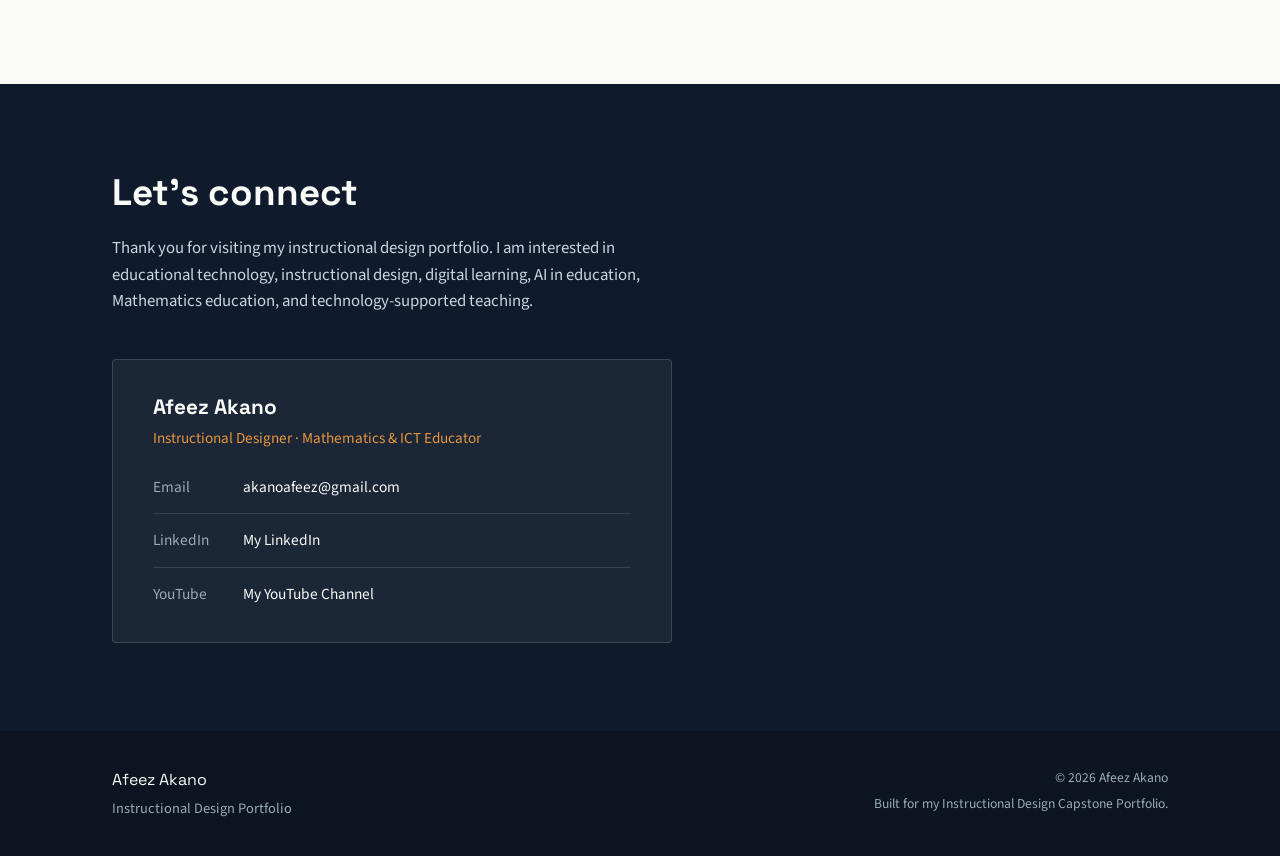
==== commit 50050a0e: "Update contact information and capstone link" ====
--- a/index.html
+++ b/index.html
@@ -175,7 +175,7 @@
         </div>
 
         <div class="capstone-cta">
-          <a href="https://www.youtube.com/" id="capstoneLink" class="btn btn-primary" target="_blank" rel="noopener">
+          <a href="https://youtu.be/CUmscNWUGhw" id="capstoneLink" class="btn btn-primary" target="_blank" rel="noopener">
             View final capstone
           </a>
           <p class="capstone-note">Opens the final capstone video on YouTube.</p>
@@ -479,9 +479,9 @@
         <h3>Afeez Akano</h3>
         <p class="contact-role">Instructional Designer&nbsp;·&nbsp;Mathematics &amp; ICT Educator</p>
         <ul class="contact-links">
-          <li><span class="contact-label">Email</span> <a href="mailto:youremail@example.com">youremail@example.com</a></li>
-          <li><span class="contact-label">LinkedIn</span> <a href="#" target="_blank" rel="noopener">Add your LinkedIn URL</a></li>
-          <li><span class="contact-label">YouTube</span> <a href="#" target="_blank" rel="noopener">Add your YouTube URL</a></li>
+          <li><span class="contact-label">Email</span> <a href="mailto:akanoafeez@gmail.com">akanoafeez@gmail.com</a></li>
+          <li><span class="contact-label">LinkedIn</span> <a href="https://www.linkedin.com/in/afeez-akano-22612785" target="_blank" rel="noopener">My LinkedIn</a></li>
+          <li><span class="contact-label">YouTube</span> <a href="https://www.youtube.com/@huptionsmathematicsafeezak6984" target="_blank" rel="noopener">My YouTube Channel</a></li>
         </ul>
       </div>
     </div>
